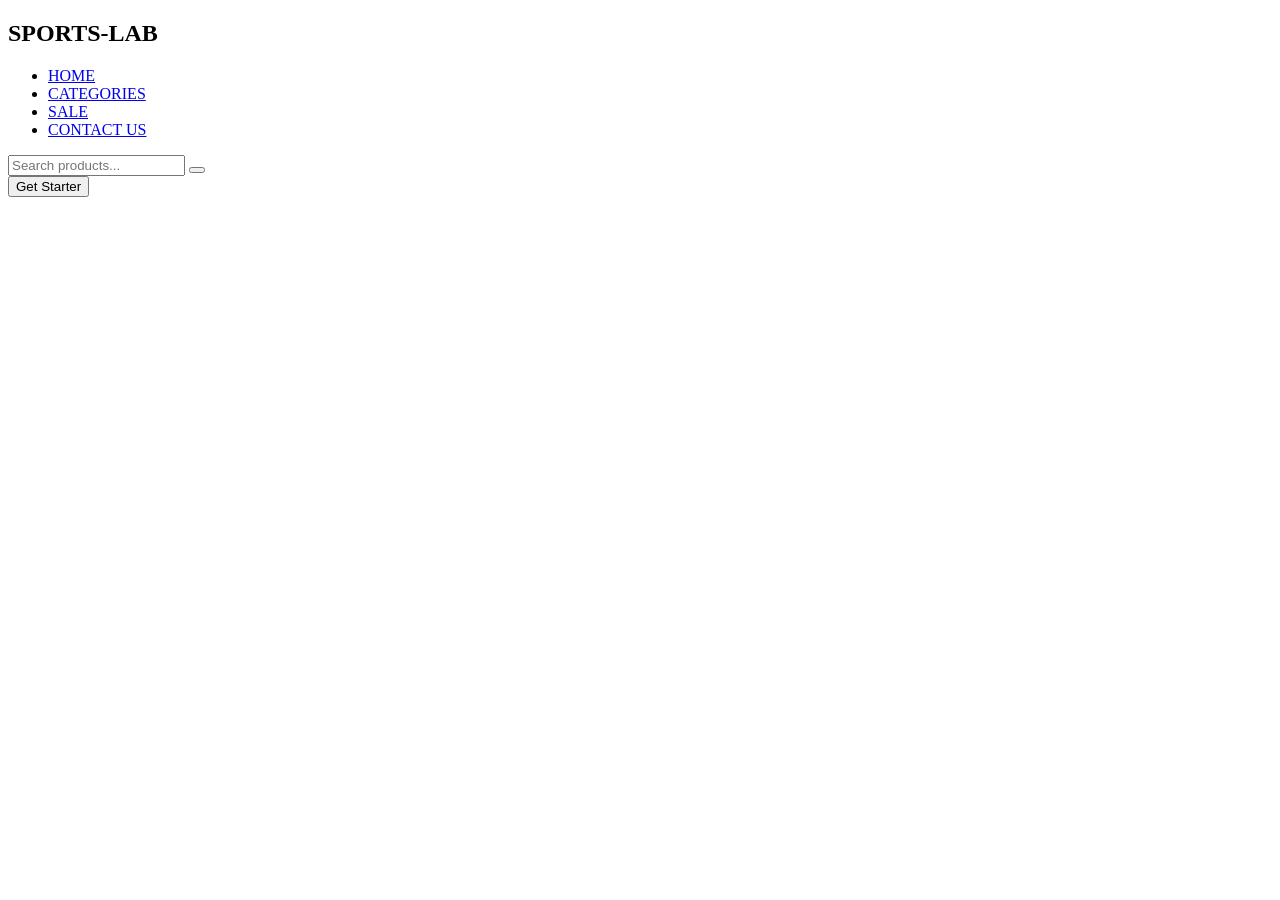
==== frontend/index.html @ fff2a90f "Initial commit" ====
<!DOCTYPE html>
<html lang="en">
<head>
    <meta charset="UTF-8">
    <meta name="viewport" content="width=device-width, initial-scale=1.0">
    <title>SPORTS-LAB</title>
    <link rel="stylesheet" href="style.css">
    <!-- FONT -->
     <link rel="preconnect" href="https://fonts.googleapis.com">
<link rel="preconnect" href="https://fonts.gstatic.com" crossorigin>
<link href="https://fonts.googleapis.com/css2?family=Orbitron&family=Poppins:ital,wght@0,100;0,200;0,300;0,400;0,500;0,600;0,700;0,800;0,900;1,100;1,200;1,300;1,400;1,500;1,600;1,700;1,800;1,900&display=swap" rel="stylesheet">
</head>
<body>
<!-- NAV-BAR -->
 <section class="nav-bar">
    <h2>SPORTS-LAB</h2>
    <ul>
        <li><a href="#home">HOME</a></li>
        <li><a href="#categories">CATEGORIES</a></li>
        <li><a href="#sale">SALE</a></li>
        <li><a href="#contactus">CONTACT US</a></li>
    </ul>
    <div class="input-wrapper">
        <input type="search" name="search" placeholder="Search products..." class="search-field">
        <button class="search-submit" aria-label="search">
        <ion-icon name="search-outline" aria-hidden="true"></ion-icon>
        </button>
    </div>
    <button class="price-btn" onclick="addToCart()">Get Starter</button>
 </section>
</body>
</html>
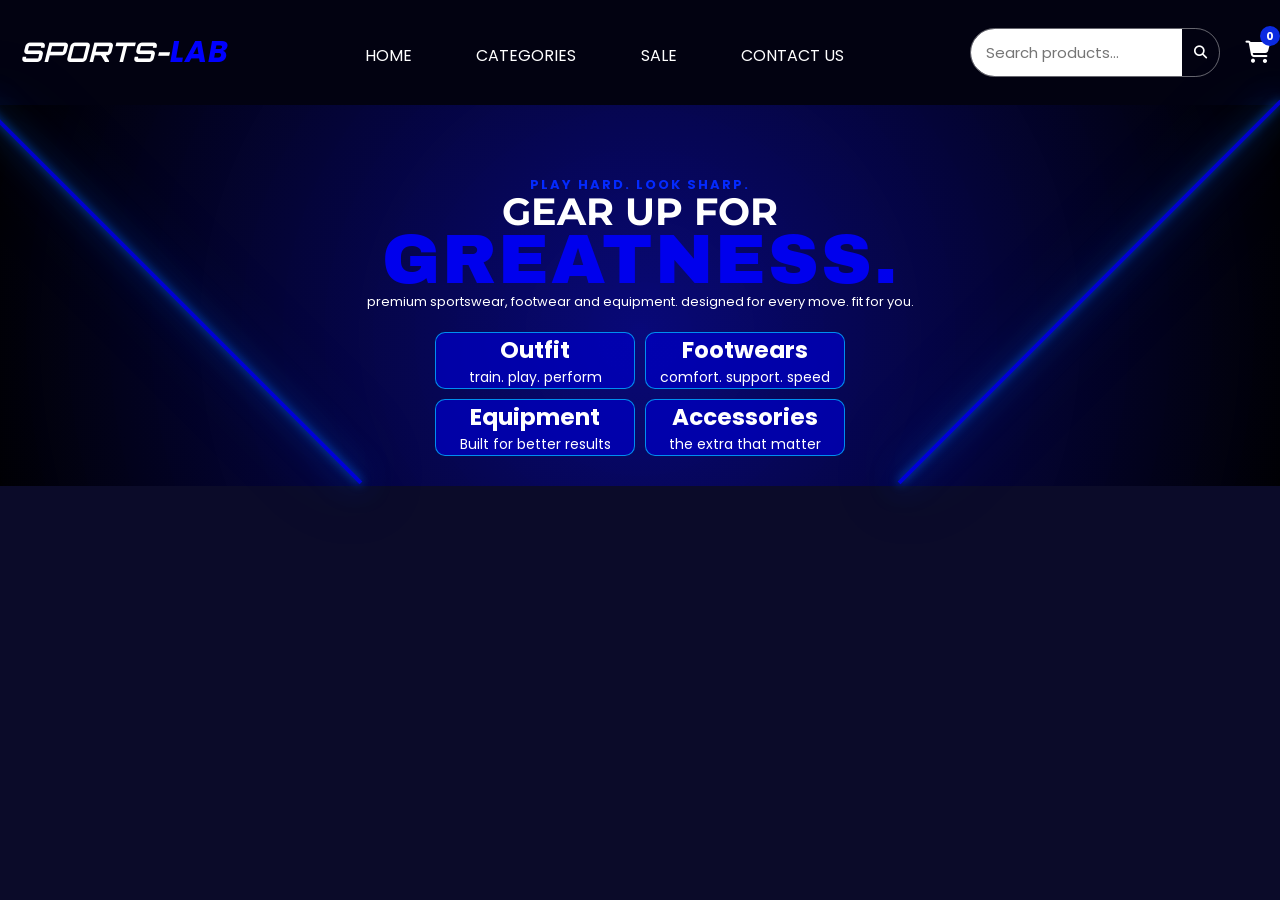
==== commit 7ff9a023: "Updated website" ====
--- a/frontend/index.html
+++ b/frontend/index.html
@@ -5,28 +5,84 @@
     <meta name="viewport" content="width=device-width, initial-scale=1.0">
     <title>SPORTS-LAB</title>
     <link rel="stylesheet" href="style.css">
+    <!-- FONT AWESOME -->
+     <link rel="stylesheet" href="https://cdnjs.cloudflare.com/ajax/libs/font-awesome/6.5.2/css/all.min.css">
     <!-- FONT -->
-     <link rel="preconnect" href="https://fonts.googleapis.com">
+    <link rel="preconnect" href="https://fonts.googleapis.com">
 <link rel="preconnect" href="https://fonts.gstatic.com" crossorigin>
-<link href="https://fonts.googleapis.com/css2?family=Orbitron&family=Poppins:ital,wght@0,100;0,200;0,300;0,400;0,500;0,600;0,700;0,800;0,900;1,100;1,200;1,300;1,400;1,500;1,600;1,700;1,800;1,900&display=swap" rel="stylesheet">
+<link href="https://fonts.googleapis.com/css2?family=Anton&family=Archivo+Black&family=Bebas+Neue&family=Bodoni+Moda:ital,opsz,wght@0,6..96,400..900;1,6..96,400..900&family=League+Spartan:wght@100..900&family=Michroma&family=Montserrat:ital,wght@0,100..900;1,100..900&family=Orbitron:wght@900&family=Poppins:ital,wght@0,100;0,200;0,300;0,400;0,500;0,600;0,700;0,800;0,900;1,100;1,200;1,300;1,400;1,500;1,600;1,700;1,800;1,900&display=swap" rel="stylesheet">
 </head>
 <body>
 <!-- NAV-BAR -->
- <section class="nav-bar">
-    <h2>SPORTS-LAB</h2>
-    <ul>
-        <li><a href="#home">HOME</a></li>
-        <li><a href="#categories">CATEGORIES</a></li>
-        <li><a href="#sale">SALE</a></li>
-        <li><a href="#contactus">CONTACT US</a></li>
-    </ul>
-    <div class="input-wrapper">
-        <input type="search" name="search" placeholder="Search products..." class="search-field">
-        <button class="search-submit" aria-label="search">
-        <ion-icon name="search-outline" aria-hidden="true"></ion-icon>
-        </button>
+ <header class="nav-bar">
+    <h2>SPORTS-<span class="sp">LAB</span> </h2>
+    <nav class="bar" id="bar1">
+        <ul>
+            <li><a href="#home">HOME</a></li>
+            <li><a href="#categories">CATEGORIES</a></li>
+            <li><a href="#sale">SALE</a></li>
+            <li><a href="#contactus">CONTACT US</a></li>
+        </ul>
+    </nav>
+    <div class="side">
+        <div class="input-wrapper">
+            <input 
+                type="search" 
+                placeholder="Search products..." 
+                class="search-field"
+            >
+            <button class="search-submit" aria-label="Search">
+                <i class="fa-solid fa-magnifying-glass"></i>
+            </button>
+        </div>
+        <div class="cart-container">
+            <button id="cartBtn" aria-label="Shopping cart">
+                <i class="fa-solid fa-cart-shopping"></i>
+                <span id="cartcount">0</span>
+            </button>
+        </div>
     </div>
-    <button class="price-btn" onclick="addToCart()">Get Starter</button>
+        <div class="menu-toggle" id="menuToggle">
+            <i class="fa-solid fa-bars"></i>
+        </div>
+    </header>
+    <nav class="bar" id="bar2">
+        <ul>
+            <li><a href="#home">HOME</a></li>
+            <li><a href="#categories">CATEGORIES</a></li>
+            <li><a href="#sale">SALE</a></li>
+            <li><a href="#contactus">CONTACT US</a></li>
+        </ul>
+    </nav>
+<!-- HOME -->
+ <section class="hero-page" id="#home"> 
+    <div class="blue-streak"></div>
+    <div class="blue-streaks"></div>
+    <div class="hero-content">
+        <h4>PLAY HARD. LOOK SHARP.</h4>
+        <h1>GEAR UP FOR <br> <span class="gr"> GREATNESS.</span></h1>
+        <P>premium sportswear, footwear and equipment. designed for every move. fit for you.</P>
+    </div>
+    <div class="hero-card">
+        <div class="cards">
+            <h2>Outfit</h2>
+            <p>train. play. perform</p>
+        </div>
+        <div class="cards">
+            <h2>Footwears</h2>
+            <p>comfort. support. speed</p>
+        </div>
+        <div class="cards">
+            <h2>Equipment</h2>
+            <p>Built for better results</p>
+        </div>
+        <div class="cards">
+            <h2>Accessories</h2>
+            <p>the extra that matter</p>
+        </div>
+    </div>
  </section>
 </body>
+
+<script src="script.js"></script>
 </html>
--- a/frontend/style.css
+++ b/frontend/style.css
@@ -0,0 +1,436 @@
+* {
+    margin: 0;
+    padding: 0;
+    box-sizing: border-box;
+    font-family: "Poppins", serif;
+}
+
+
+body {
+    background: #0b0b29;
+    color: #ffffff;
+    font-family: "Playfair", serif;
+    overflow-x: hidden;
+}
+
+html {
+    scroll-behavior: smooth;
+}
+/* NAV-BAR */
+.nav-bar{
+    background-color:#020211;
+    display: flex;
+    align-items: center;
+    justify-content: space-between;
+    padding: 20px 10px;
+}
+.nav-bar h2{
+    font-family:'orbitron', sans-serif;
+    font-size: 27px;
+    font-weight:700;
+    font-style: italic;
+    letter-spacing: 1px;
+    padding: 10px;
+}
+.nav-bar .sp{
+    color: rgb(0, 0, 255);
+    font-size: 30px;
+}
+.nav-bar #bar1{
+    width: 38%;
+    height: 20px;
+    max-width: 1000px;
+}
+#bar2{
+    display: none;
+}
+.nav-bar #bar1 ul{
+    display: flex;
+    align-items: center;
+    justify-content: space-between;
+    list-style: none;
+    gap: 15px;
+}
+.nav-bar ul li a{
+    text-decoration: none;
+    color: #ffffff;
+    position: relative;
+}
+.nav-bar a::after {
+    content: "";
+    position: absolute;
+    left: 0;
+    bottom: 0;
+    width: 0;
+    height: 2px;
+    background-color: #0b2be1;
+    transition: width 0.9s ease;
+}
+.nav-bar a:hover {
+    color: #0b2be1;
+}
+.nav-bar a:hover::after {
+    width: 100%;
+}
+.side {
+    display: flex;
+    align-items: center;
+    gap: 25px;
+}
+.input-wrapper {
+    display: flex;
+    align-items: center;
+    border: 1px solid #dddddd76;
+    border-radius: 25px;
+    overflow: hidden;
+    width: 250px;
+}
+.search-field {
+    width: 100%;
+    padding: 12px 15px;
+    border: none;
+    font-size: 15px;
+}
+
+.search-submit {
+    width: 45px;
+    height: 45px;
+    border: none;
+    background: none;
+    cursor: pointer;
+    color: #ffffff;
+}
+.cart-container {
+    position: relative;
+}
+.cart-container i{
+    color: #ffffff;
+}
+#cartBtn {
+    border: none;
+    background: none;
+    cursor: pointer;
+    font-size: 22px;
+}
+
+#cartcount {
+    position: absolute;
+    top: -10px;
+    right: -10px;
+    background: #0b2be1;
+    color: white;
+    width: 20px;
+    height: 20px;
+    border-radius: 50%;
+    display: flex;
+    align-items: center;
+    justify-content: center;
+    font-size: 11px;
+    font-weight: bold;
+}
+.menu-toggle{
+    display: none;
+}
+@media (max-width:900px) {
+    .nav-bar h2{
+        font-size: 25px;
+    }
+    .nav-bar .sp{
+        font-size: 28px;
+    }
+    #bar1{
+        font-size: 12px;
+    }
+    .input-wrapper{
+        width: 150px;
+    }
+    .search-field {
+        width: 70%;
+        padding: 10px 10px;
+        border: none;
+        font-size: 10px;
+    }
+    .search-submit {
+    width: 25px;
+    height: 25px;
+    }
+}
+@media (max-width:700px) {
+    .nav-bar h2{
+        font-size: 24px;
+    }
+    .nav-bar .sp{
+        font-size: 27px;
+    }
+   .menu-toggle{
+        display: block;
+        font-size: 25px;
+        padding-left: 20px;
+    }
+    #bar1{
+        display: none;
+    }
+    #bar2{
+        background-color: #031161f5;
+        width: 100%;
+        max-width: 200px;
+        position: fixed;
+        display: inline;
+        height: 100%;
+        margin-left: -200px;
+        transition: all ease-in-out 0.3s;
+    }
+
+    #bar2.active{
+        position: fixed;
+        margin-left: 0px;
+    }
+
+    #bar2 .closen{
+        display: block;
+        width: 100%;
+        font-weight: 800;
+    }
+    #bar2 ul{
+        list-style: none;
+        height: 200px;
+        flex-direction: column;
+        padding: 10px;
+    }
+    #bar2 ul li{
+        margin-left: 20px;
+        margin-bottom: 20px;
+    }
+    #bar2 ul li a{
+        text-decoration: none;
+        color: #ffffff;
+    }
+    .input-wrapper{
+        width: 180px;
+        align-items: center;
+    }
+    .search-field {
+        width: 70%;
+        padding: 7px 10px;
+        border: none;
+        font-size: 10px;
+    }
+    .search-submit {
+        width: 30px;
+        height: 30px;
+    }
+}
+@media (max-width:500px) {
+    .nav-bar h2{
+        font-size: 15px;
+    }
+    .nav-bar .sp{
+        font-size: 20px;
+    }
+    .input-wrapper {
+        width: 30px;
+        border: none;
+        overflow: visible;
+        position: relative;
+    }
+    .search-field {
+        display: none;
+    }
+
+    .search-submit {
+        width: 30px;
+        height: 30px;
+        display: flex;
+        align-items: center;
+        justify-content: center;
+    }
+    .input-wrapper.active {
+        width: 40px;
+        justify-content: center;
+    }
+    .input-wrapper.active .search-field {
+        display: block;
+        position: absolute;
+        top: 30px;
+        right: 0;
+        width: 200px;
+        padding: 5px 5px;
+        font-size: 10px;
+        background: white;
+        border: 1px solid #ddd;
+        border-radius: 20px;
+        justify-content: center;
+    }
+}
+/* HERO-PAGE */
+.hero-page{
+    background: radial-gradient(circle at 50% 60%, rgba(7, 7, 171, 0.614),rgb(0, 0, 0)), transparent 35%;
+    padding: 30px;
+    align-items: center;
+    display: flex;
+    flex-direction: column;
+}
+.blue-streak{
+    position: absolute;
+    width: 540px;
+    height: 4px;
+    background: blue;
+    right: -80px;
+    top: 290px;
+    transform: rotate(-45deg);
+    box-shadow: 0 0 10px #0066ff, 0 0 30px #0066ff, 0 0 70px rgba(0, 102, 255, 0.7);
+    opacity: 0.8;
+    overflow: hidden;
+}
+.blue-streaks{
+    position: absolute;
+    width: 540px;
+    height: 4px;
+    background: blue;
+    left: -100px;
+    top: 290px;
+    transform: rotate(45deg);
+    box-shadow: 0 0 10px #0066ff, 0 0 30px #0066ff, 0 0 70px rgba(0, 102, 255, 0.7);
+    opacity: 0.8;
+    overflow: hidden;
+}
+.hero-content{
+    margin-top: 40px;
+    text-align: center;
+}
+.hero-content h4{
+    letter-spacing: 2px;
+    color: #042aff;
+    font-size: 13px;
+}
+.hero-content h1{
+    line-height: 0.90;
+    font-size: 38px;
+    font-family: 'montserrat';
+}
+.gr{
+    font-family: 'archivo black';
+    font-weight: 200;
+    letter-spacing: 2px;
+    color: #0000ed;
+    font-size: 70px;
+    text-align: center;
+}
+.hero-content p{
+    font-size: 13px;
+    text-align: center;
+}
+.hero-card{
+    display: flex;
+    flex-wrap: wrap;
+    width: 100%;
+    max-width: 500px;
+    margin-top: 20px;
+    gap: 10px;
+    justify-content: center;
+}
+.cards{
+    background-color: #0101c1c1;
+    text-align: center;
+    width: 200px;
+    border-radius: 10px;
+    border: 1px solid #00aeffd0;
+    transition: all 0.3s ease-in-out;
+}
+.cards h2{
+    font-size: 23px;
+}
+.cards p{
+    font-size: 14px;
+}
+.cards:hover{
+    background:linear-gradient( to bottom right, black, rgba(9, 9, 216, 0.626), rgba(34, 9, 9, 0.466));
+    border: 1px solid #1606f9;
+    margin-top: -5px;
+}
+@media (max-width:1100px) {
+    .blue-streak{
+    width: 440px;
+    height: 4px;
+    right: -100px;
+    top: 290px;
+    transform: rotate(-60deg);
+}
+.blue-streaks{
+    width: 440px;
+    height: 4px;
+    background: blue;
+    left: -100px;
+    top: 290px;
+    transform: rotate(60deg);
+}
+}
+@media (max-width:900px) {
+    .blue-streak{
+    width: 400px;
+    height: 4px;
+    right: -130px;
+    top: 300px;
+    transform: rotate(-70deg);
+}
+.blue-streaks{
+    width: 400px;
+    height: 4px;
+    background: blue;
+    left: -130px;
+    top: 300px;
+    transform: rotate(70deg);
+}
+}
+@media (max-width:700px) {
+    .blue-streak, .blue-streaks{
+        display: none;
+    }
+    .hero-content h4{
+        font-size: 13px;
+    }
+    .hero-content h1{
+        font-size: 40px;
+    }
+    .gr{
+        font-size: 60px;
+    }
+    .hero-content p{
+        font-size: 14px;
+        line-height: 1.2;
+    }
+    .hero-card{
+        width: 100%;
+        max-width: 400px;
+    }
+    .cards{
+        width: 150px;
+    }
+    .cards h2{
+        font-size: 14px;
+    }
+    .cards p{
+        font-size: 7px;
+    }
+}
+@media (max-width:500px) {
+    .hero-content h4{
+        font-size: 8px;
+    }
+    .hero-content h1{
+        font-size: 20px;
+    }
+    .gr{
+        font-size: 30px;
+    }
+    .hero-content p{
+        font-size: 10px;
+    }
+    .hero-card{
+        width: 100%;
+        max-width: 300px;
+    }
+    .cards{
+        width: 100px;
+    }
+}
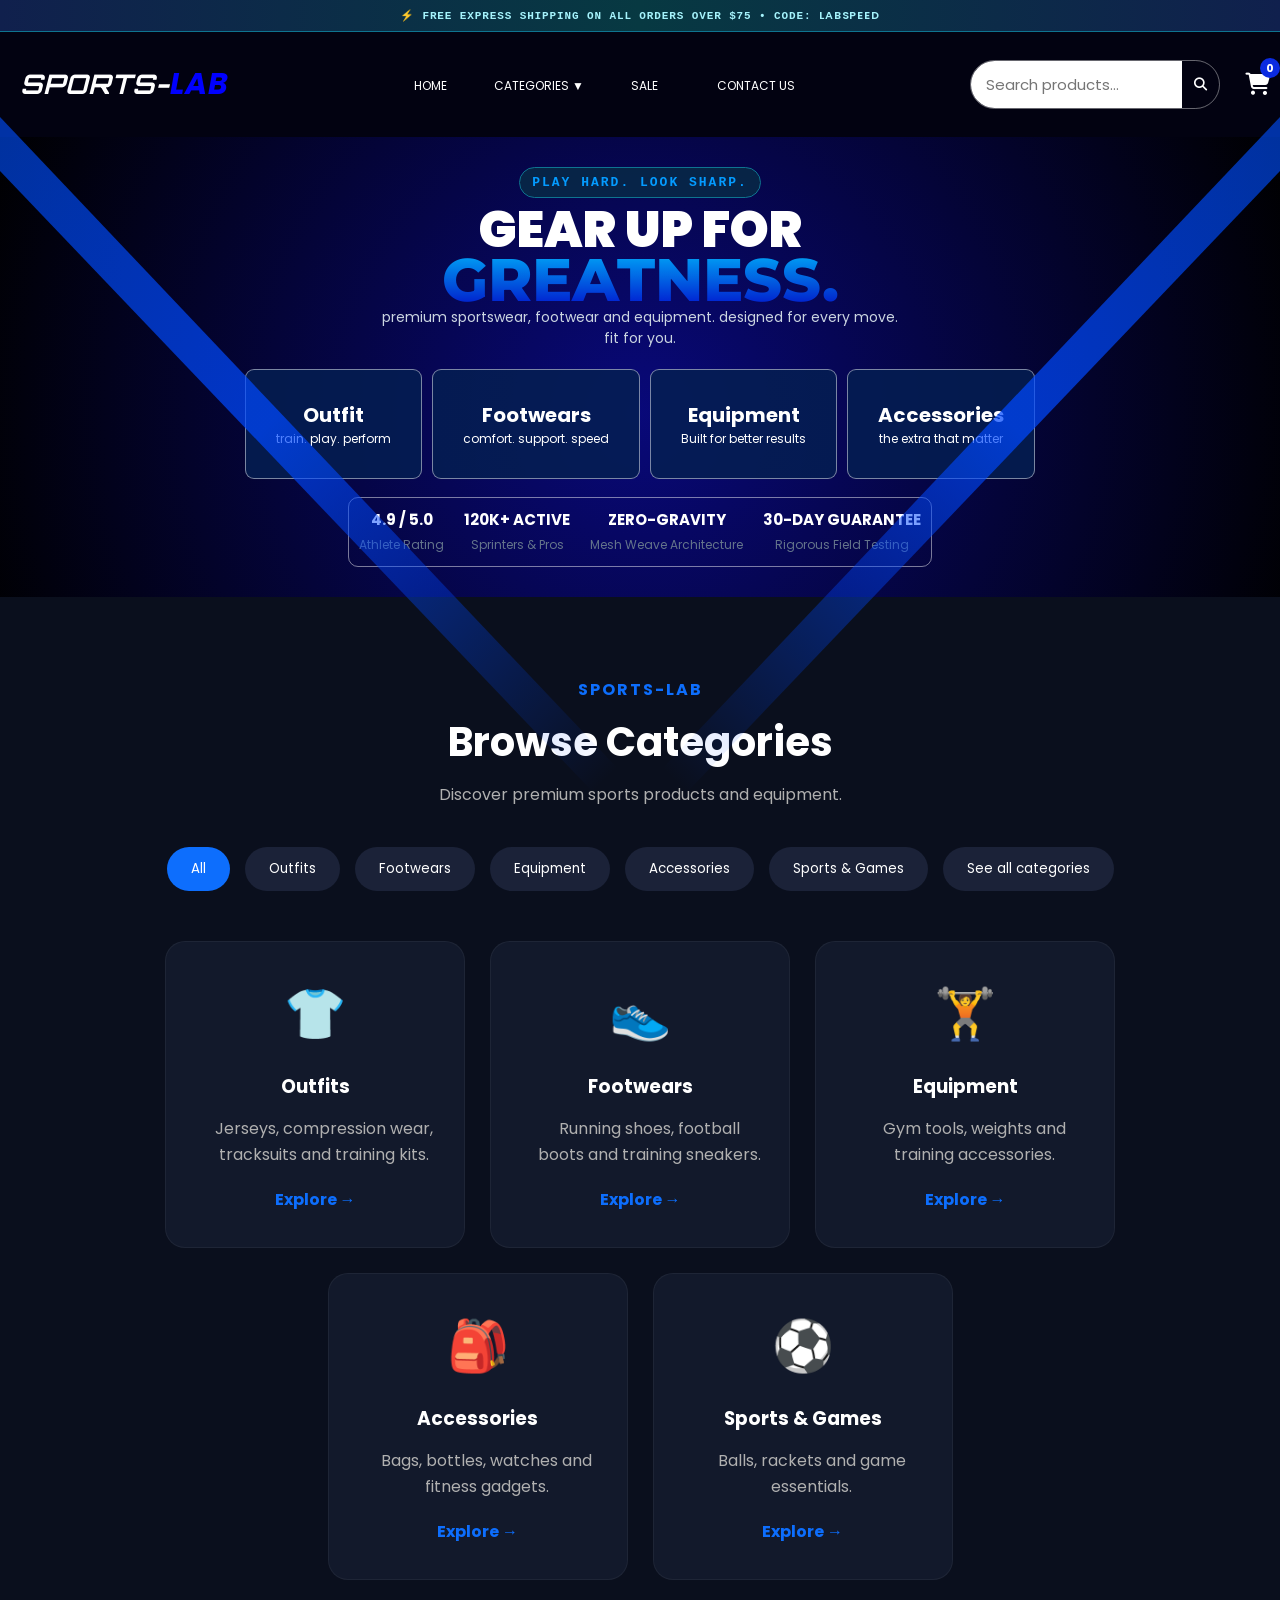
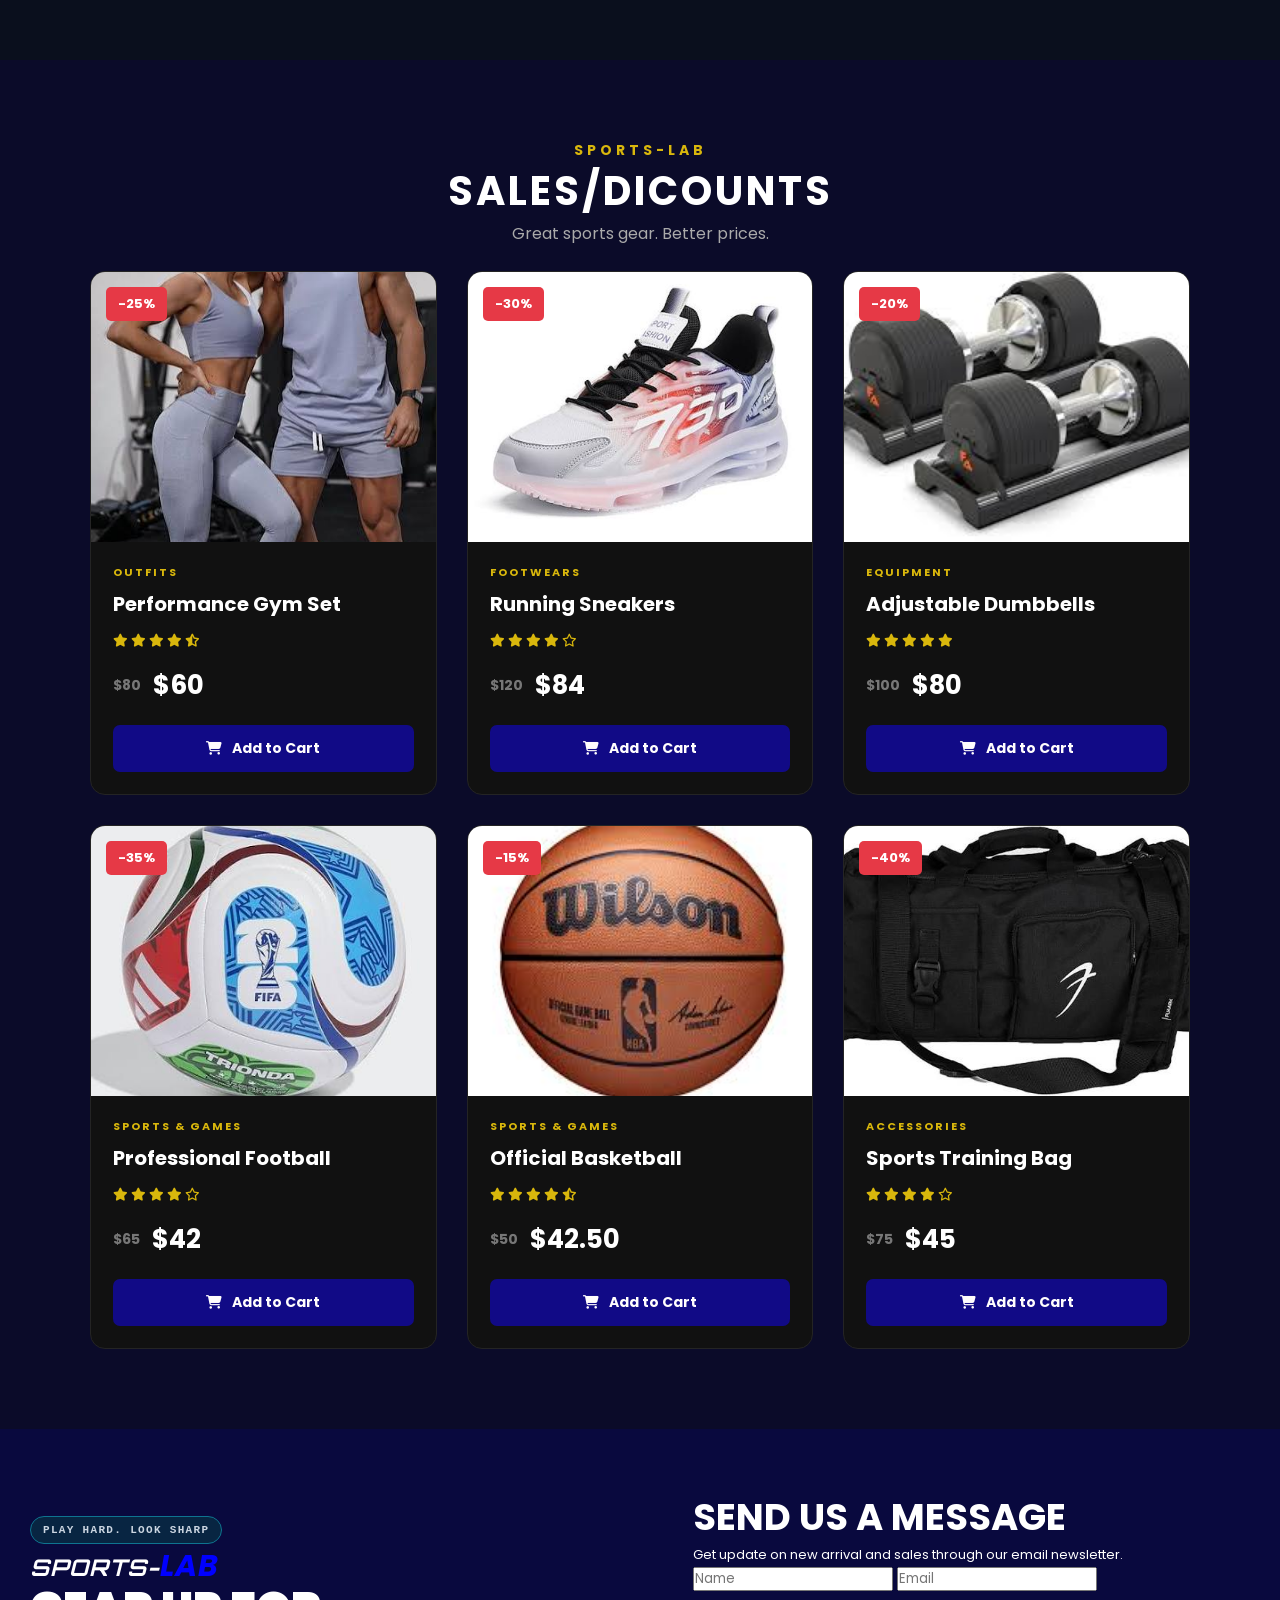
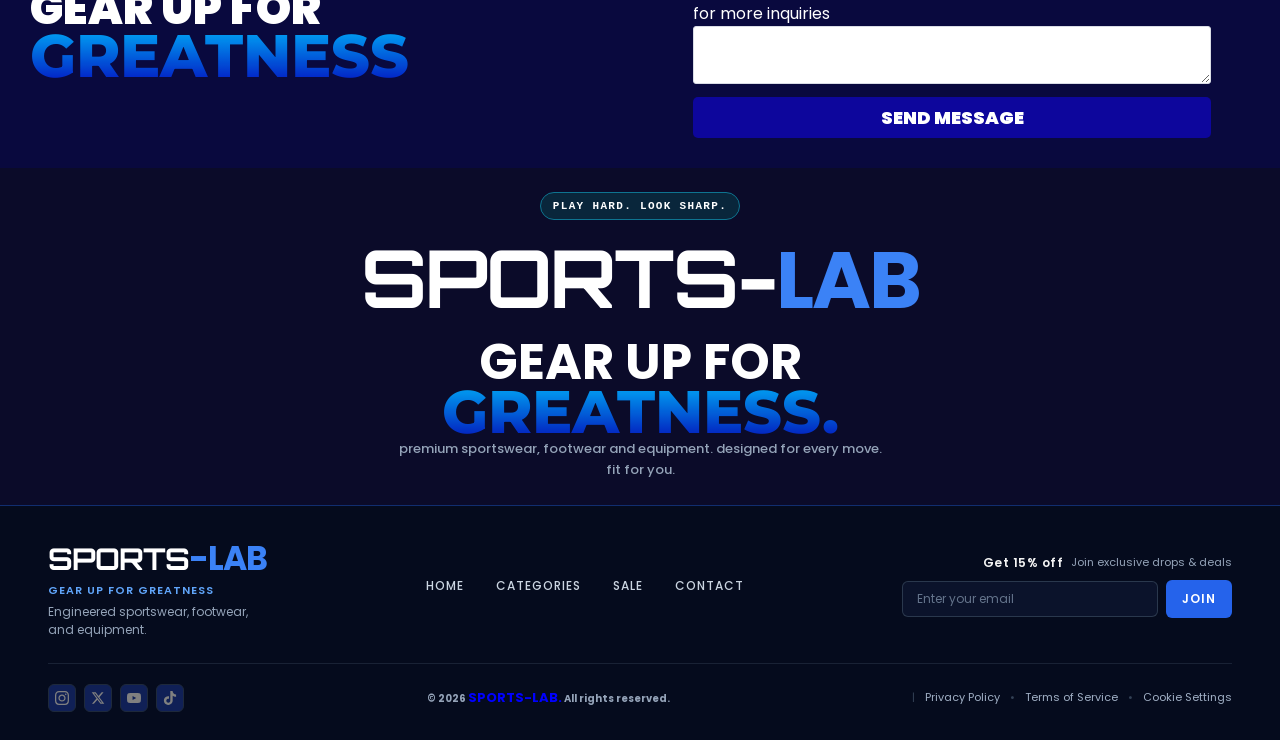
==== commit baa96a13: "Update Sports-Lab categories page" ====
--- a/frontend/index.html
+++ b/frontend/index.html
@@ -7,21 +7,73 @@
     <link rel="stylesheet" href="style.css">
     <!-- FONT AWESOME -->
      <link rel="stylesheet" href="https://cdnjs.cloudflare.com/ajax/libs/font-awesome/6.5.2/css/all.min.css">
-    <!-- FONT -->
+    <link rel="preconnect" href="https://fonts.googleapis.com"> <link rel="preconnect" href="https://fonts.gstatic.com" crossorigin> 
+    <link href="https://fonts.googleapis.com/css2?family=Chivo:ital,wght@0,300;0,400;0,700;0,900;1,900&family=Montserrat:wght@400;500;600;700;800&display=swap" rel="stylesheet">
+     <!-- FONT -->
     <link rel="preconnect" href="https://fonts.googleapis.com">
 <link rel="preconnect" href="https://fonts.gstatic.com" crossorigin>
 <link href="https://fonts.googleapis.com/css2?family=Anton&family=Archivo+Black&family=Bebas+Neue&family=Bodoni+Moda:ital,opsz,wght@0,6..96,400..900;1,6..96,400..900&family=League+Spartan:wght@100..900&family=Michroma&family=Montserrat:ital,wght@0,100..900;1,100..900&family=Orbitron:wght@900&family=Poppins:ital,wght@0,100;0,200;0,300;0,400;0,500;0,600;0,700;0,800;0,900;1,100;1,200;1,300;1,400;1,500;1,600;1,700;1,800;1,900&display=swap" rel="stylesheet">
 </head>
 <body>
+    <div class="announcement">
+        ⚡ FREE EXPRESS SHIPPING ON ALL ORDERS OVER $75 • CODE: <span class="font-mono font-bold text-white tracking-widest bg-cyan-950/80 px-2 py-0.5 rounded border border-cyan-500/40">LABSPEED</span>
+    </div>
 <!-- NAV-BAR -->
  <header class="nav-bar">
     <h2>SPORTS-<span class="sp">LAB</span> </h2>
-    <nav class="bar" id="bar1">
+        <nav class="bar" id="bar1">
         <ul>
-            <li><a href="#home">HOME</a></li>
-            <li><a href="#categories">CATEGORIES</a></li>
-            <li><a href="#sale">SALE</a></li>
-            <li><a href="#contactus">CONTACT US</a></li>
+            <li class="nav-link"><a href="#home">HOME</a> </li>
+            <li class="category-dropdown">
+                <a href="#categories">
+                    CATEGORIES <span class="arrow">▼</span>
+                </a>
+                <div class="mega-menu">
+                    <div class="mega-menu-content">
+                    <div class="mega-column">
+                        <h3>OUTFIT</h3>
+                        <a href="#outfit">yoga wear</a>
+                        <a href="#outfit">gym wear</a>
+                        <a href="#outfit">jerseys</a>
+                        <a href="#outfit">compression hose</a>
+                        <a href="#" class="meg">Explore Outfit →</a>
+                    </div>
+                    <div class="mega-column">
+                        <h3>FOOTWEAR</h3>
+                        <a href="#footwear">Vortex-X Track Racers</a>
+                        <a href="#footwear">football boots</a>
+                        <a href="#footwear">sneakers</a>
+                        <a href="#footwear">Carbon Propulsion Inserts</a>
+                       <a href="#" class="meg">Explore Footwear→</a>
+                    </div>
+                    <div class="mega-column">
+                        <h3>EQUIPMENT</h3>
+                        <a href="#equipment">Smart Weights & Load Cells</a>
+                        <a href="#equipment">Kinetic Resistance Rigs</a>
+                        <a href="#equipment">Biometric Straps</a>
+                        <a href="#equipment">HydroFlow Smart Bottles</a>
+                        <a href="#" class="meg">Explore Equipment→</a>
+                    </div>
+                    <div class="mega-column">
+                        <h3>ACCESSORIES</h3>
+                        <a href="#accessories">Training Gloves</a>
+                        <a href="#accessories">Performance Bags</a>
+                        <a href="#accessories">Sports Watches</a>
+                        <a href="#accessories">Recovery Gear</a>
+                        <a href="#" class="meg">Explore Accessories→</a>
+                    </div>
+                     <div class="mega-column">
+                        <h3>SPORT/GAMES</h3>
+                        <a href="#accessories">Snooker board</a>
+                        <a href="#accessories">Table tennis</a>
+                        <a href="#accessories">Football</a>
+                        <a href="#accessories">Volleyball</a>
+                        <a href="#" class="meg">Explore sports/games →</a>>
+                    </div>
+                </div>
+            </li>
+            <li class="nav-link"><a href="#sale">SALE</a></li>
+            <li class="nav-link"><a href="#contactus">CONTACT US</a></li>
         </ul>
     </nav>
     <div class="side">
@@ -42,46 +94,416 @@
             </button>
         </div>
     </div>
-        <div class="menu-toggle" id="menuToggle">
+    <div class="menu-toggle" id="menuToggle">
             <i class="fa-solid fa-bars"></i>
-        </div>
-    </header>
+    </div>
+</header>
     <nav class="bar" id="bar2">
         <ul>
-            <li><a href="#home">HOME</a></li>
-            <li><a href="#categories">CATEGORIES</a></li>
+            <li><a href="#home">HOME</a> </li>
+            <li class="category-dropdown">
+                <a href="#categories">
+                    CATEGORIES <span class="arrow">▼</span>
+                </a>
+                <ul class="dropdown">
+                    <li><a href="#outfits">Outfits</a></li>
+                    <li><a href="#footwears">Footwears</a></li>
+                    <li><a href="#equipment">Equipment</a></li>
+                    <li><a href="#accessories">Accessories</a></li>
+                    <li><a href="#sports-games">Sports/Games</a></li>
+                </ul>
+            </li>
             <li><a href="#sale">SALE</a></li>
             <li><a href="#contactus">CONTACT US</a></li>
-        </ul>
+    </ul>
     </nav>
 <!-- HOME -->
  <section class="hero-page" id="#home"> 
-    <div class="blue-streak"></div>
-    <div class="blue-streaks"></div>
+    <!-- <div class="blue-streak"></div>
+    <div class="blue-streaks"></div> -->
+    <div class="neon-beam-left"></div><div class="neon-beam-right"></div>
     <div class="hero-content">
-        <h4>PLAY HARD. LOOK SHARP.</h4>
+        <h4 class="eyebrow">PLAY HARD. LOOK SHARP.</h4>
         <h1>GEAR UP FOR <br> <span class="gr"> GREATNESS.</span></h1>
-        <P>premium sportswear, footwear and equipment. designed for every move. fit for you.</P>
-    </div>
-    <div class="hero-card">
+        <P>premium sportswear, footwear and equipment. designed for every move. <br> fit for you.</P>
+    </div>
+    <div class="hero-grid">
         <div class="cards">
+            <i data-lucide="shirt"></i>
             <h2>Outfit</h2>
             <p>train. play. perform</p>
         </div>
         <div class="cards">
+            <i data-lucide="footprints"></i>
             <h2>Footwears</h2>
             <p>comfort. support. speed</p>
         </div>
         <div class="cards">
+            <i data-lucide="dumbbell"></i>
             <h2>Equipment</h2>
             <p>Built for better results</p>
         </div>
         <div class="cards">
+            <i data-lucide="activity"></i>
             <h2>Accessories</h2>
             <p>the extra that matter</p>
         </div>
     </div>
+	<div class="trust-grid">
+        <div>
+            <b>4.9 / 5.0</b>
+            <small>Athlete Rating</small>
+        </div>
+        <div>
+            <b>120K+ ACTIVE</b>
+            <small>Sprinters & Pros</small>
+        </div>
+        <div>
+            <b>ZERO-GRAVITY</b>
+            <small>Mesh Weave Architecture</small>
+        </div>
+        <div>
+            <b>30-DAY GUARANTEE</b>
+            <small>Rigorous Field Testing</small>
+        </div>
+    </div>
  </section>
+
+<section class="categories-section" id="categories">
+    <div class="section-header">
+        <h4>SPORTS-LAB</h4>
+        <h2>Browse Categories</h2>
+        <p>Discover premium sports products and equipment.</p>
+    </div>
+    <div class="filter-buttons">
+        <button class="filter-btn active" data-filter="all">All</button>
+        <button class="filter-btn" data-filter="outfits">Outfits</button>
+        <button class="filter-btn" data-filter="footwears">Footwears</button>
+        <button class="filter-btn" data-filter="equipment">Equipment</button>
+        <button class="filter-btn" data-filter="accessories">Accessories</button>
+        <button class="filter-btn" data-filter="games">Sports & Games</button>
+        <a href="category.html"><button class="filter-btn" data-filter="games">See all categories</button></a>
+    </div>
+    <div class="category-grid">
+        <div class="category-card" data-category="outfits">
+            <div class="card-icon">👕</div>
+            <h3>Outfits</h3>
+            <p>Jerseys, compression wear, tracksuits and training kits.</p>
+            <a href="#">Explore →</a>
+        </div>
+        <div class="category-card" data-category="footwears">
+            <div class="card-icon">👟</div>
+            <h3>Footwears</h3>
+            <p>Running shoes, football boots and training sneakers.</p>
+            <a href="#">Explore →</a>
+        </div>
+        <div class="category-card" data-category="equipment">
+            <div class="card-icon">🏋️</div>
+            <h3>Equipment</h3>
+            <p>Gym tools, weights and training accessories.</p>
+            <a href="#">Explore →</a>
+        </div>
+        <div class="category-card" data-category="accessories">
+            <div class="card-icon">🎒</div>
+            <h3>Accessories</h3>
+            <p>Bags, bottles, watches and fitness gadgets.</p>
+            <a href="#">Explore →</a>
+        </div>
+        <div class="category-card" data-category="games">
+            <div class="card-icon">⚽</div>
+            <h3>Sports & Games</h3>
+            <p>Balls, rackets and game essentials.</p>
+            <a href="#">Explore →</a>
+        </div>
+    </div>
+</section>
+<!-- SALE SECTION -->
+<section class="sales-section" id="sale">
+    <div class="sales-heading">
+        <p>SPORTS-LAB</p>
+        <h1>SALES/DICOUNTS</h1>
+        <span>Great sports gear. Better prices.</span>
+    </div>
+    <div class="sale-products">
+        <div class="sale-card">
+            <div class="discount">
+                -25%
+            </div>
+            <div class="product-image">
+                <img src="images/gym set.img"alt="Gym outfit">
+            </div>
+            <div class="product-info">
+                <h3>OUTFITS</h3>
+                <h2>Performance Gym Set</h2>
+                <div class="rating">
+                    <i class="fa-solid fa-star"></i>
+                    <i class="fa-solid fa-star"></i>
+                    <i class="fa-solid fa-star"></i>
+                    <i class="fa-solid fa-star"></i>
+                    <i class="fa-solid fa-star-half-stroke"></i>
+                </div>
+                <div class="price">
+                    <h5>$80</h5>
+                    <h1>$60</h1>
+                </div>
+                <button>
+                    <i class="fa-solid fa-cart-shopping"></i>
+                    Add to Cart
+                </button>
+            </div>
+        </div>
+        <!-- PRODUCT 2 -->
+        <div class="sale-card">
+            <div class="discount">
+                -30%
+            </div>
+            <div class="product-image">
+               <img src="images/smeak.img"  alt="Sports shoes">
+            </div>
+            <div class="product-info">
+                <h3>FOOTWEARS</h3>
+                <h2>Running Sneakers</h2>
+                <div class="rating">
+                    <i class="fa-solid fa-star"></i>
+                    <i class="fa-solid fa-star"></i>
+                    <i class="fa-solid fa-star"></i>
+                    <i class="fa-solid fa-star"></i>
+                    <i class="fa-regular fa-star"></i>
+                </div>
+                <div class="price">
+                    <h5>$120</h5>
+                    <h1>$84</h1>
+                </div>
+                <button>
+                    <i class="fa-solid fa-cart-shopping"></i>
+                    Add to Cart
+                </button>
+            </div>
+        </div>
+        <!-- PRODUCT 3 -->
+        <div class="sale-card">
+            <div class="discount">
+                -20%
+            </div>
+            <div class="product-image">
+               <img src="images/dumbells.img" alt="Dumbbells">
+            </div>
+            <div class="product-info">
+                <h3>EQUIPMENT</h3>
+                <h2>Adjustable Dumbbells</h2>
+                <div class="rating">
+                    <i class="fa-solid fa-star"></i>
+                    <i class="fa-solid fa-star"></i>
+                    <i class="fa-solid fa-star"></i>
+                    <i class="fa-solid fa-star"></i>
+                    <i class="fa-solid fa-star"></i>
+                </div>
+                <div class="price">
+                    <h5>$100</h5>
+                    <h1>$80</h1>
+                </div>
+                <button>
+                    <i class="fa-solid fa-cart-shopping"></i>
+                    Add to Cart
+                </button>
+            </div>
+        </div>
+        <!-- PRODUCT 4 -->
+        <div class="sale-card">
+            <div class="discount">
+                -35%
+            </div>
+            <div class="product-image"> 
+                <img src="images/football.img" alt="Football">
+            </div>
+            <div class="product-info">
+                <h3>SPORTS & GAMES</h3>
+                <h2>Professional Football</h2>
+                <div class="rating">
+                    <i class="fa-solid fa-star"></i>
+                    <i class="fa-solid fa-star"></i>
+                    <i class="fa-solid fa-star"></i>
+                    <i class="fa-solid fa-star"></i>
+                    <i class="fa-regular fa-star"></i>
+                </div>
+                <div class="price">
+                    <h5>$65</h5>
+                    <h1>$42</h1>
+                </div>
+                <button>
+                    <i class="fa-solid fa-cart-shopping"></i>
+                    Add to Cart
+                </button>
+            </div>
+        </div>
+        <!-- PRODUCT 5 -->
+        <div class="sale-card">
+            <div class="discount">
+                -15%
+            </div>
+            <div class="product-image">
+                <img src="images/basketball.img" alt="basketball">
+            </div>
+            <div class="product-info">
+                <h3>SPORTS & GAMES</h3>
+                <h2>Official Basketball</h2>
+                <div class="rating">
+                    <i class="fa-solid fa-star"></i>
+                    <i class="fa-solid fa-star"></i>
+                    <i class="fa-solid fa-star"></i>
+                    <i class="fa-solid fa-star"></i>
+                    <i class="fa-solid fa-star-half-stroke"></i>
+                </div>
+                <div class="price">
+                    <h5>$50</h5>
+                    <h1>$42.50</h1>
+                </div>
+                <button>
+                    <i class="fa-solid fa-cart-shopping"></i>
+                    Add to Cart
+                </button>
+            </div>
+        </div>
+        <!-- PRODUCT 6 -->
+        <div class="sale-card">
+            <div class="discount">
+                -40%
+            </div>
+            <div class="product-image">
+                <img src="images/training bag.img" alt="Sports accessories">
+            </div>
+            <div class="product-info">
+                <h3>ACCESSORIES</h3>
+                <h2>Sports Training Bag</h2>
+                <div class="rating">
+                    <i class="fa-solid fa-star"></i>
+                    <i class="fa-solid fa-star"></i>
+                    <i class="fa-solid fa-star"></i>
+                    <i class="fa-solid fa-star"></i>
+                    <i class="fa-regular fa-star"></i>
+                </div>
+                <div class="price">
+                    <h5>$75</h5>
+                    <h1>$45</h1>
+                </div>
+                <button>
+                    <i class="fa-solid fa-cart-shopping"></i>
+                    Add to Cart
+                </button>
+            </div>
+        </div>
+    </div>
+</section>
+<section class="contact" id="contactus">
+    <div class="right">
+        <p>PLAY HARD. LOOK SHARP</p>
+        <h2>SPORTS-<span class="sp">LAB</span></h2>
+        <h1>GEAR UP FOR <span class="gr">GREATNESS</span></h1>
+    </div>
+    <div class="left">
+        <h2>SEND US A MESSAGE</h2>
+        <p>Get update on new arrival and sales through our email newsletter.</p>
+        <div>
+            <input type="text" placeholder="Name">
+            <input type="text" placeholder="Email">
+        </div>
+        <label>for more inquiries</label>
+        <textarea></textarea>
+        <button>SEND MESSAGE</button>
+    </div>
+</section>
+<section class="page-content">
+    <h4 class="eyebrows">PLAY HARD. LOOK SHARP.</h4>
+        <h2 class="main-logo">
+            SPORTS-<span>LAB</span>
+        </h2>
+        <h1>GEAR UP FOR <br> <span class="gr"> GREATNESS.</span></h1>
+        <p class="intro-text">
+            premium sportswear, footwear and equipment. designed for every move. <br> fit for you.
+        </p>
+</section>
+<footer class="site-footer">
+        <div class="footer-container">
+            <div class="footer-top">
+                <div class="brand-section">
+                    <h2 class="footer-logo">SPORTS<span>-LAB</span></h2>
+                    <p class="p">
+                        Gear Up For Greatness
+                    </p>
+                    <p class="pp">
+                        Engineered sportswear, footwear, and equipment.
+                    </p>
+                </div>
+                <nav class="footer-nav" aria-label="Footer Navigation">
+                    <a href="#">Home</a>
+                    <a href="#">Categories</a>
+                    <a href="#">Sale</a>
+                    <a href="#">Contact</a>
+                </nav>
+                <div class="newsletter-section">
+                    <div class="newsletter-heading">
+                        <p class="discounts"> Get 15% off</p>
+                        <p class="ps">
+                            Join exclusive drops &amp; deals
+                        </p>
+                    </div>
+                    <form
+                        id="newsletterForm"
+                        class="newsletter-form">
+                        <input
+                            type="email"
+                            id="email"
+                            placeholder="Enter your email"
+                            aria-label="Email Address"
+                            required>
+                        <button type="submit">
+                            Join
+                        </button>
+                    </form>
+                </div>
+
+            </div>
+            <div class="footer-bottom">
+                <div class="social-links">
+                    <a href="#"class="social-btn"aria-label="Instagram">
+                        <svg viewBox="0 0 24 24" aria-hidden="true">
+                            <path d="M12 2.163c3.204 0 3.584.012 4.85.07 3.252.148 4.771 1.691 4.919 4.919.058 1.265.069 1.645.069 4.849 0 3.205-.012 3.584-.069 4.849-.149 3.225-1.664 4.771-4.919 4.919-1.266.058-1.644.07-4.85.07-3.204 0-3.584-.012-4.849-.07-3.26-.149-4.771-1.699-4.919-4.92-.058-1.265-.07-1.644-.07-4.849 0-3.204.013-3.583.07-4.849.149-3.227 1.664-4.771 4.919-4.919 1.266-.057 1.645-.069 4.849-.069zm0-2.163c-3.259 0-3.667.014-4.947.072-4.358.2-6.78 2.618-6.98 6.98-.059 1.281-.073 1.689-.073 4.948 0 3.259.014 3.668.072 4.948.2 4.358 2.618 6.78 6.98 6.98 1.281.058 1.689.072 4.948.072 3.259 0 3.668-.014 4.948-.072 4.354-.2 6.782-2.618 6.979-6.98.059-1.28.073-1.689.073-4.948 0-3.259-.014-3.667-.072-4.947-.196-4.354-2.617-6.78-6.979-6.98-1.281-.059-1.69-.073-4.949-.073zm0 5.838c-3.403 0-6.162 2.759-6.162 6.162s2.759 6.163 6.162 6.163 6.162-2.759 6.162-6.163c0-3.403-2.759-6.162-6.162-6.162zm0 10.162c-2.209 0-4-1.79-4-4 0-2.209 1.791-4 4-4s4 1.791 4 4c0 2.21-1.791 4-4 4zm6.406-11.845c-.796 0-1.441.645-1.441 1.44s.645 1.44 1.441 1.44c.795 0 1.439-.645 1.439-1.44s-.644-1.44-1.439-1.44z"/>
+                        </svg>
+                    </a>
+                    <a href="#" class="social-btn"aria-label="X">
+                        <svg viewBox="0 0 24 24"aria-hidden="true">
+                            <path d="M18.244 2.25h3.308l-7.227 8.26 8.502 11.24H16.17l-5.214-6.817L4.99 21.75H1.68l7.73-8.835L1.254 2.25H8.08l4.713 6.231zm-1.161 17.52h1.833L7.084 4.126H5.117z"/>
+                        </svg>
+                    </a>
+                    <a href="#"class="social-btn"aria-label="YouTube">
+                        <svg viewBox="0 0 24 24" aria-hidden="true">
+                            <path d="M23.498 6.186a3.016 3.016 0 0 0-2.122-2.136C19.505 3.545 12 3.545 12 3.545s-7.505 0-9.377.505A3.017 3.017 0 0 0 .502 6.186C0 8.07 0 12 0 12s0 3.93.502 5.814a3.016 3.016 0 0 0 2.122 2.136c1.871.505 9.376.505 9.376.505s7.505 0 9.377-.505a3.015 3.015 0 0 0 2.122-2.136C24 15.93 24 12 24 12s0-3.93-.502-5.814zM9.545 15.568V8.432L15.818 12l-6.273 3.568z"/>
+                        </svg>
+                    </a>
+                    <a href="#" class="social-btn" aria-label="TikTok">
+                        <svg viewBox="0 0 24 24" aria-hidden="true">
+                            <path d="M12.525.02c1.31-.02 2.61-.01 3.91-.02.08 1.53.63 3.09 1.75 4.17 1.12 1.11 2.7 1.62 4.24 1.79v4.03c-1.44-.05-2.89-.35-4.2-.97-.57-.26-1.1-.59-1.62-1.01-.01 2.92.01 5.84-.02 8.75-.08 1.4-.54 2.79-1.35 3.94-1.31 1.92-3.58 3.17-5.91 3.21-1.43.08-2.86-.31-4.08-1.03-2.02-1.19-3.44-3.37-3.65-5.71-.02-.5-.03-1-.01-1.49.18-1.9 1.12-3.72 2.58-4.96 1.66-1.44 3.98-2.13 6.15-1.72.02 1.48-.04 2.96-.04 4.44-.99-.32-2.15-.23-3.02.37-.63.41-1.11 1.04-1.36 1.75-.21.51-.24 1.07-.14 1.61.24 1.64 1.82 3.02 3.5 2.87 1.12-.01 2.19-.66 2.77-1.61.19-.33.4-.67.41-1.06.1-1.79.06-3.57.07-5.36.01-4.03-.01-8.05.02-12.07z"/>
+                        </svg>
+                    </a>
+                </div>
+                <span class="copy">
+                   <h5> © 2026 <span>
+                    SPORTS-LAB.</span>
+                    All rights reserved.</h5>
+                </span>
+                <div class="cds">
+                    <span class="separator">|</span>
+                    <a href="#">Privacy Policy</a>
+                    <span class="separator">•</span>
+                    <a href="#">Terms of Service</a>
+                    <span class="separator">•</span>
+                    <a href="#">Cookie Settings</a>
+                </div>
+            </div>
+        </div>
+    </footer>
+</body>
+</html>
 </body>
 
 <script src="script.js"></script>
--- a/frontend/style.css
+++ b/frontend/style.css
@@ -15,6 +15,19 @@
 
 html {
     scroll-behavior: smooth;
+}
+.announcement{
+    padding:7px 16px;
+    text-align:center;
+    background:linear-gradient(90deg,#10204d,#073942,#10204d);
+    border-bottom:1px solid #0e7490;color:#a5f3fc;
+    font:600 11px 'Courier New',monospace;
+    letter-spacing:.08em
+}
+.announcement strong{
+    color:#fff;
+    border:1px solid #155e75;
+    padding:3px 8px
 }
 /* NAV-BAR */
 .nav-bar{
@@ -32,26 +45,36 @@
     letter-spacing: 1px;
     padding: 10px;
 }
-.nav-bar .sp{
+.sp{
     color: rgb(0, 0, 255);
     font-size: 30px;
 }
-.nav-bar #bar1{
-    width: 38%;
-    height: 20px;
-    max-width: 1000px;
+.nav-link{              
+    padding:9px 12px;
+    color:#cbd5e1;
+    background:none;
+    border:0;
+    cursor:pointer
+}
+.nav-link:hover,.nav-link.active{
+    color:var(--cyan-light)
+}
+.nav-link svg{
+    width:15px;
+    height:15px
 }
 #bar2{
     display: none;
 }
-.nav-bar #bar1 ul{
+.nav-bar #bar1 > ul{
     display: flex;
     align-items: center;
     justify-content: space-between;
     list-style: none;
-    gap: 15px;
+    gap: 35px;
 }
 .nav-bar ul li a{
+    font-size: 12px;
     text-decoration: none;
     color: #ffffff;
     position: relative;
@@ -72,6 +95,64 @@
 .nav-bar a:hover::after {
     width: 100%;
 }
+.category-dropdown {
+    position: relative;
+}
+.category-dropdown .mega-menu {
+    display: none;
+    position: absolute;
+    top: 100%;
+    left: 100%;
+    transform: translateX(-50%);
+    width: 1100px;
+    background: rgba(15, 20, 30, .98);
+    border-bottom: 1px solid #155e75;
+    box-shadow: 0 20px 50px #000c;
+}
+.category-dropdown:hover .mega-menu {
+    display: block;
+}
+.mega-menu-content {
+    display: flex;
+    justify-content: space-between;
+    gap: 50px;
+    width: 100%;
+    max-width: 1200px;
+    padding: 30px 20px;
+}
+.mega-menu h3 {
+    color: #ffffff;
+    letter-spacing: .12em;
+    margin: 0 0 14px;
+}
+.mega-menu a {
+    display: block;
+    color: #cbd5e1;
+    font-size: 13px;
+    text-decoration: none;
+    margin: 10px 0;
+}
+.mega-menu a:hover {
+    color: #0000ff;
+}
+.mega-column a:hover::after{
+    width: 50%;
+}
+
+.meg {
+    background: none;
+    color: white;
+    border: none;
+    align-items: center;
+    cursor: pointer;
+    position: relative;
+    top: 30px;
+    transition: 0.6 ease;
+}
+
+.meg:hover {
+    color: #0b2be1;
+}
 .side {
     display: flex;
     align-items: center;
@@ -131,15 +212,20 @@
 .menu-toggle{
     display: none;
 }
-@media (max-width:900px) {
+
+@media (max-width:950px) {
     .nav-bar h2{
         font-size: 25px;
     }
     .nav-bar .sp{
         font-size: 28px;
     }
-    #bar1{
-        font-size: 12px;
+    #bar1 a{
+        font-size: 9px;
+        gap: 1px;
+    }
+    .nav-bar #bar1 > ul{
+        gap: 5px;
     }
     .input-wrapper{
         width: 150px;
@@ -151,61 +237,96 @@
         font-size: 10px;
     }
     .search-submit {
-    width: 25px;
-    height: 25px;
+        width: 25px;
+        height: 25px;
     }
 }
 @media (max-width:700px) {
-    .nav-bar h2{
+    .nav-bar h2 {
         font-size: 24px;
     }
-    .nav-bar .sp{
+    .nav-bar .sp {
         font-size: 27px;
     }
-   .menu-toggle{
+    .menu-toggle {
         display: block;
         font-size: 25px;
         padding-left: 20px;
     }
-    #bar1{
+    #bar1 {
         display: none;
     }
-    #bar2{
+    #bar2 {
         background-color: #031161f5;
         width: 100%;
         max-width: 200px;
         position: fixed;
-        display: inline;
+        display: block;
         height: 100%;
         margin-left: -200px;
+        margin-top: -30px;
         transition: all ease-in-out 0.3s;
     }
-
-    #bar2.active{
+    #bar2.active {
         position: fixed;
-        margin-left: 0px;
-    }
-
-    #bar2 .closen{
+        margin-left: 0;
+    }
+    #bar2 .closen {
         display: block;
         width: 100%;
         font-weight: 800;
     }
-    #bar2 ul{
+    #bar2 > ul {
         list-style: none;
-        height: 200px;
+        padding: 10px;
+        margin: 0;
+        display: flex;
         flex-direction: column;
-        padding: 10px;
-    }
-    #bar2 ul li{
+        height: auto;
+    }
+    #bar2 > ul > li {
         margin-left: 20px;
         margin-bottom: 20px;
-    }
-    #bar2 ul li a{
+        position: relative;
+    }
+    #bar2 ul li a {
         text-decoration: none;
         color: #ffffff;
     }
-    .input-wrapper{
+    #bar2 .category-dropdown {
+        position: relative;
+    }
+    #bar2 .category-dropdown .dropdown {
+        display: none;
+        position: static;
+        width: 100%;
+        background-color: transparent;
+        padding: 10px 0 0 15px;
+        list-style: none;
+    }
+    #bar2 .category-dropdown:hover .dropdown {
+        display: block;
+    }
+    #bar2 .category-dropdown .dropdown li {
+        display: block;
+        margin: 0 0 15px 0;
+        width: 100%;
+    }
+    #bar2 .category-dropdown .dropdown li a {
+        display: block;
+        padding: 5px 0;
+        color: white;
+    }
+    #bar2 .category-dropdown .arrow {
+        font-size: 9px;
+        margin-left: 5px;
+    }
+    .side {
+        display: flex;
+        align-items: right;
+        gap: 25px;
+    }
+    .input-wrapper {
         width: 180px;
         align-items: center;
     }
@@ -222,10 +343,10 @@
 }
 @media (max-width:500px) {
     .nav-bar h2{
-        font-size: 15px;
+        font-size: 18px;
     }
     .nav-bar .sp{
-        font-size: 20px;
+        font-size: 22px;
     }
     .input-wrapper {
         width: 30px;
@@ -265,12 +386,13 @@
 /* HERO-PAGE */
 .hero-page{
     background: radial-gradient(circle at 50% 60%, rgba(7, 7, 171, 0.614),rgb(0, 0, 0)), transparent 35%;
-    padding: 30px;
+    padding:30px 1px;
     align-items: center;
     display: flex;
     flex-direction: column;
-}
-.blue-streak{
+    border-bottom:1px solid var(--line);
+}
+/* .blue-streak{
     position: absolute;
     width: 540px;
     height: 4px;
@@ -293,101 +415,144 @@
     box-shadow: 0 0 10px #0066ff, 0 0 30px #0066ff, 0 0 70px rgba(0, 102, 255, 0.7);
     opacity: 0.8;
     overflow: hidden;
+} */
+.neon-beam-left{
+    left:0;
+    background:linear-gradient(135deg,#0051ffaa,#0048ffcc,transparent 90%);
+    clip-path:polygon(0 13%,100% 88%,98% 92%,0 19%);
+}
+.neon-beam-right{
+    right:0;
+    background:linear-gradient(-135deg,#0051ffaa,#0048ffcc,transparent 90%);
+    clip-path:polygon(100% 13%,0 88%,2% 92%,100% 19%)
+}
+.neon-beam-left,
+.neon-beam-right{
+    position:absolute;
+    top:0;
+    width:50%;
+    height:100%;
+    filter:drop-shadow(0 0 16px var(--cyan));
+    opacity:.9;
 }
 .hero-content{
-    margin-top: 40px;
     text-align: center;
 }
 .hero-content h4{
     letter-spacing: 2px;
-    color: #042aff;
+    margin-bottom: 10px;
+    color: #049bff;
     font-size: 13px;
 }
 .hero-content h1{
-    line-height: 0.90;
-    font-size: 38px;
+    margin:0;
+    font-size: 50px;
+    font-weight:900;
+    line-height:.9;
+}
+.gr{
     font-family: 'montserrat';
-}
-.gr{
-    font-family: 'archivo black';
-    font-weight: 200;
-    letter-spacing: 2px;
-    color: #0000ed;
-    font-size: 70px;
+    font-weight: 900;
+    letter-spacing: px;
+    background: linear-gradient(#00bfff, #0000ffa5);
+    background-clip: text;
+    -webkit-text-fill-color: transparent;
+    font-size:clamp(48px,8vw,80px);
     text-align: center;
 }
 .hero-content p{
-    font-size: 13px;
-    text-align: center;
-}
-.hero-card{
+    max-width:600px;
+    color:#cbd5e1;
+    font-size:14px;
+}
+.eyebrow{
+    display:inline-block;
+    margin-bottom:22px;
+    padding:7px 12px;
+    border:1px solid #0e7490;
+    border-radius:99px;
+    background:#083344aa;
+    color:var(--cyan-light);
+    font:700 11px 'Courier New',monospace;
+    letter-spacing:.12em;
+}
+
+.hero-grid{
     display: flex;
     flex-wrap: wrap;
     width: 100%;
-    max-width: 500px;
     margin-top: 20px;
     gap: 10px;
     justify-content: center;
+    margin-bottom:18px;
 }
 .cards{
-    background-color: #0101c1c1;
-    text-align: center;
-    width: 200px;
+    border:1px solid rgba(255, 255, 255, 0.47);
+    background:#051f52d9;
+}
+.cards{
+    display:flex;
+    flex-direction:column;
+    align-items:center;
+    justify-content:center;
+    padding:30px;
+    border-radius:9px;
+    transition:.25s;
+}
+.cards h2{
+    font-size: 20px;
+}
+.cards p{
+    margin: 0;
+    font-size: 12px;
+}
+.cards:hover{
+    border-color:#042aff;
+    box-shadow:0 0 24px #06b5d4be;
+    transform:translateY(-3px);
+}
+.cards svg{
+    width:26px;
+    height:26px;
+    margin-bottom:12px;
+    color:var(--cyan-light);
+}
+.trust-grid{
+    display:flex;
+    flex-wrap: wrap;
+    justify-content: center;
+    align-items:center;
+    gap:20px;
+    text-align:center;
+    border:1px solid rgba(255, 255, 255, 0.47);
     border-radius: 10px;
-    border: 1px solid #00aeffd0;
-    transition: all 0.3s ease-in-out;
-}
-.cards h2{
-    font-size: 23px;
-}
-.cards p{
-    font-size: 14px;
-}
-.cards:hover{
-    background:linear-gradient( to bottom right, black, rgba(9, 9, 216, 0.626), rgba(34, 9, 9, 0.466));
-    border: 1px solid #1606f9;
-    margin-top: -5px;
-}
-@media (max-width:1100px) {
-    .blue-streak{
-    width: 440px;
-    height: 4px;
-    right: -100px;
-    top: 290px;
-    transform: rotate(-60deg);
-}
-.blue-streaks{
-    width: 440px;
-    height: 4px;
-    background: blue;
-    left: -100px;
-    top: 290px;
-    transform: rotate(60deg);
-}
+    padding: 10px;
+}
+.trust-grid b{
+    display:block;
+    font-size:15px;
+}
+.trust-grid small{
+    margin-top:3px;
+    color:#64748b;
+    font-size:12px;
 }
 @media (max-width:900px) {
-    .blue-streak{
-    width: 400px;
-    height: 4px;
-    right: -130px;
-    top: 300px;
-    transform: rotate(-70deg);
-}
-.blue-streaks{
-    width: 400px;
-    height: 4px;
-    background: blue;
-    left: -130px;
-    top: 300px;
-    transform: rotate(70deg);
-}
+    .hero-grid{
+        display: flex;
+        flex-wrap: wrap;
+        width: 60%;
+        gap: 10px;
+        justify-content: center;
+        margin-bottom:18px;
+    }
 }
 @media (max-width:700px) {
-    .blue-streak, .blue-streaks{
-        display: none;
+    .hero-content{
+        padding: 0 6px;
     }
     .hero-content h4{
-        font-size: 13px;
+        font-size: 12px;
     }
     .hero-content h1{
         font-size: 40px;
@@ -396,24 +561,40 @@
         font-size: 60px;
     }
     .hero-content p{
-        font-size: 14px;
+        font-size: 12px;
         line-height: 1.2;
     }
-    .hero-card{
-        width: 100%;
-        max-width: 400px;
+    .hero-grid{
+        display: flex;
+        flex-wrap: wrap;
+        width: 65%;
+        gap: 10px;
+        justify-content: center;
+        margin-bottom:18px;
     }
     .cards{
         width: 150px;
     }
     .cards h2{
-        font-size: 14px;
+        font-size: 16px;
     }
     .cards p{
-        font-size: 7px;
+        font-size: 9px;
     }
 }
 @media (max-width:500px) {
+    .neon-beam-left,
+    .neon-beam-right{
+        display: none;
+    }
+    .hero-grid{
+        display: flex;
+        flex-wrap: wrap;
+        width: 65%;
+        gap: 10px;
+        justify-content: center;
+        margin-bottom:18px;
+    }
     .hero-content h4{
         font-size: 8px;
     }
@@ -426,11 +607,824 @@
     .hero-content p{
         font-size: 10px;
     }
-    .hero-card{
+}
+/* SECTION */
+
+.categories-section{
+    background: #0a0f1d;
+    padding: 80px 8%;
+    color: white;
+}
+
+.section-header{
+    text-align: center;
+    margin-bottom: 40px;
+}
+
+.section-header h4{
+    color: #0d6efd;
+    letter-spacing: 2px;
+    margin-bottom: 10px;
+}
+
+.section-header h2{
+    font-size: 40px;
+    margin-bottom: 10px;
+}
+.section-header p{
+    color: #b0b0b0;
+}
+.filter-buttons{
+    display: flex;
+    justify-content: center;
+    flex-wrap: wrap;
+    gap: 15px;
+    margin-bottom: 50px;
+}
+.filter-btn{
+    padding: 12px 24px;
+    border: none;
+    border-radius: 30px;
+    background: #1b2238;
+    color: white;
+    cursor: pointer;
+    transition: 0.4s;
+}
+.filter-btn:hover,
+.filter-btn.active{
+    background: #0d6efd;
+}
+.category-grid{
+    display: flex;
+    flex-wrap: wrap;
+    justify-content: center;
+    width: 100%;
+    gap: 25px;
+}
+.category-card{
+    background: #12192b;
+    padding: 35px 25px;
+    border-radius: 20px;
+    width: 300px;
+    text-align: center;
+    display: flex;
+    flex-direction: column;
+    align-items: center;
+    justify-content: center;
+    border: 1px solid rgba(255,255,255,0.05);
+    transition: 0.4s;
+}
+
+.category-card:hover{
+    transform: translateY(-12px);
+    border-color: #0d6efd;
+    box-shadow: 0 15px 40px rgba(13,110,253,0.25);
+}
+
+.card-icon{
+    font-size: 50px;
+    margin-bottom: 20px;
+}
+
+.category-card h3{
+    margin-bottom: 15px;
+}
+
+.category-card p{
+    color: #b0b0b0;
+    margin-bottom: 20px;
+    margin-left: 18px;
+    line-height: 1.6;
+}
+
+.category-card a{
+    color: #0d6efd;
+    text-decoration: none;
+    font-weight: bold;
+}
+@media(max-width:768px){
+
+    .section-header h2{
+        font-size: 30px;
+    }
+
+    .filter-buttons{
+        width: 90%;
+        justify-content: center;
+        overflow-x: auto;
+    }
+}
+/* SALES SECTION */
+.sales-section {
+    padding: 80px 7%;
+}
+.sales-heading {
+    text-align: center;
+    margin-bottom: 25px;
+}
+.sales-heading p {
+    color: #d9b70c;
+    font-size: 14px;
+    font-weight: bold;
+    letter-spacing: 4px;
+}
+.sales-heading h1 {
+    font-size: 40px;
+    letter-spacing: 3px;
+}
+.sales-heading span {
+    color: #aaa;
+    font-size: 16px;
+}
+.sale-products {
+    display: grid;
+    grid-template-columns: repeat(3, 1fr);
+    gap: 30px;
+}
+.sale-card {
+    position: relative;
+    background: #111;
+    border: 1px solid #242424;
+    border-radius: 15px;
+    overflow: hidden;
+    transition: 0.4s ease;
+}
+.sale-card:hover {
+    transform: translateY(-10px);
+    border-color: #0158fb;
+    box-shadow: 0 15px 35px rgba(4, 131, 221, 0.5);
+}
+.discount {
+    position: absolute;
+    top: 15px;
+    left: 15px;
+    background: #e63946;
+    color: white;
+    padding: 7px 12px;
+    border-radius: 5px;
+    font-size: 13px;
+    font-weight: bold;
+}
+.product-image {
+    width: 100%;
+    height: 270px;
+    overflow: hidden;
+}
+.product-image img {
+    width: 100%;
+    height: 100%;
+    object-fit: cover;
+    transition: 0.5s ease;
+}
+.sale-card:hover .product-image img {
+    transform: scale(1.08);
+}
+.product-info {
+    padding: 22px;
+}
+
+.product-info h3 {
+    color: #d9b70c;
+    font-size: 11px;
+    letter-spacing: 2px;
+}
+
+.product-info h2 {
+    font-size: 20px;
+    margin: 8px 0 12px;
+}
+.rating {
+    color: #d9b70c;
+    font-size: 13px;
+    margin-bottom: 15px;
+}
+.price {
+    display: flex;
+    align-items: center;
+    gap: 12px;
+    margin-bottom: 20px;
+}
+.price h5 {
+    color: #777;
+    font-size: 14px;
+}
+.price h1 {
+    color: white;
+    font-size: 26px;
+}
+.product-info button {
+    width: 100%;
+    padding: 13px;
+    border: none;
+    border-radius: 7px;
+    background: #1304f185;
+    color: #fffdfd;
+    font-size: 14px;
+    font-weight: bold;
+    cursor: pointer;
+    transition: 0.3s ease;
+}
+
+.product-info button:hover {
+    background: rgb(0, 166, 255);
+    box-shadow: 0 15px 35px rgba(4, 18, 221, 0.5);
+}
+
+.product-info button i {
+    margin-right: 7px;
+}
+@media (max-width: 900px) {
+    .sale-products {
+        grid-template-columns: repeat(2, 1fr);
+    }
+}
+@media (max-width: 600px) {
+    .sales-section {
+        padding: 60px 5%;
+    }
+    .sales-heading p{
+        margin-left: 50px;
+    }
+    .sales-heading h1 {
+        text-align: center;
+        font-size: 27px;
+    }
+    .sale-products {
+        grid-template-columns: 1fr;
+    }
+}
+.contact{
+    background-color: #09093e;
+    display: flex;
+    flex-wrap: wrap;
+    justify-content: space-between;
+    align-items: center;
+    padding: 30px;
+}
+.right h2{
+    font-family:'orbitron', sans-serif;
+    font-size: 23px;
+    font-weight:700;
+    font-style: italic;
+    letter-spacing: 1px;
+}
+.right h1{
+    margin:0;
+    font-size: 45px;
+    font-weight:900;
+    line-height:.9;
+    width: 500px;
+}
+.gr{
+    font-family: 'montserrat';
+    font-weight: 800;
+    font-size: 60px;
+    background: linear-gradient(#00bfff, #0000ffa5);
+    background-clip: text;
+    -webkit-text-fill-color: transparent;
+}
+.right p{
+    max-width:600px;
+    color:#cbd5e1;
+    font-size:14px;
+}
+.right p{
+    display:inline-block;
+    padding:7px 12px;
+    border:1px solid #0e7490;
+    border-radius:99px;
+    background:#083344aa;
+    font:700 11px 'Courier New',monospace;
+    letter-spacing:.12em;
+
+}
+.left{
+    display: inline;
+    align-items: center;
+    justify-content: center;
+    margin-top: 30px;
+}
+.left h2{
+    font-size: 37px;
+}
+.left p{
+    font-size: 13px;
+}
+.left input{
+    width: 200px;
+    margin-bottom: 10px;
+    color: rgb(0, 0, 0);
+}
+label{
+    font-size: 16px;
+    color: #ffffff;
+}
+textarea {
+    width: 93%;
+    box-sizing: border-box;
+    border: 1px solid #d9dce5;
+    border-radius: 3px;
+    padding: 8px;
+    font-size: 13px;
+    outline: none;
+    margin-bottom: 0px;
+}
+.left button{
+    margin-top: 6px;
+    padding: 7px;
+    font-size: 18px;
+    font-weight: 900;
+    align-items: center;
+    background-color: #1304f185;
+    color: white;
+    border: none;
+    border-radius: 5px;
+    width: 93%;
+    transition: 0.4 ease;
+}
+.left button:hover{
+    margin-top: -1px;
+    background: rgb(0, 166, 255);
+    box-shadow: 0 15px 35px rgba(4, 18, 221, 0.5);
+}
+@media (max-width:1000px) {
+     .contact{
+        display: flex;
+        justify-content: center;
+        align-items: center;
+        text-align: center;
+    }
+    .left{
+        margin-top: 9px;
+    }
+}
+@media (max-width:900px){
+    .contact{
+        display: flex;
+        justify-content: center;
+        align-items: center;
+        text-align: center;
+    }
+    .right p{
+        text-align: center;
+        margin-left: 50px;
+    }
+    .left{
+        text-align: start;
+        margin-left: 30px;
+    }
+    .left h2{
+        font-size: 30px;
+    } 
+    .left h2, p{
+        text-align: center;
+        margin-right: 30px;
+    }
+}
+@media (max-width:505px) {
+    .right p{
+        font-size: 8px;
+    }
+    .right h2{
+        font-size: 20px;
+        margin-bottom: 3px;
+    }
+    .sp{
+        font-size: 22px;
+    }
+    .right h1{
+        width: 250px;
+        font-size: 32px;
+    }
+    .gr{
+        font-size: 42px;
+    }
+    .left h2{
+        font-size: 26px;
+    }
+    .left p{
+        font-size: 10px;
+    }
+    .left input,textarea{
+        width: 93%;
+    }
+}
+@media (max-width:400px) {
+    .left h2{
+        font-size: 17px;
+    }
+}
+/* FOOTER */
+/* .footer{
+    border-top:1px solid #0000ff;
+    display: flex;
+    justify-content: space-between;
+    align-items: center;
+    padding: 15px;
+}
+.footer span{
+    color: #0000ff;
+}
+.footer h2{
+    font-family: 'orbitron';
+    font-size: 26px;
+}
+.footer .sp{
+    font-size: 29px;
+}
+.link{
+    list-style: none;
+    display: flex;
+    gap: 10px;
+    margin-right: 10px;
+}
+.link li a {
+    text-decoration: none;
+    color: white;
+}
+.link li a:hover{
+    color: #0000ff;
+}
+.footer p{
+    font-size: 14px;
+} */
+
+ /* FOOTER */
+.page-content {
+    display: flex;
+    flex-direction: column;
+    align-items: center;
+    justify-content: center;
+    padding: 24px 16px;
+    text-align: center;
+}
+.eyebrows{
+    display:inline-block;
+    padding:7px 12px;
+    border:1px solid #0e7490;
+    border-radius:99px;
+    background:#083344aa;
+    color:var(--cyan-light);
+    font:700 11px 'Courier New',monospace;
+    letter-spacing:.12em;
+}
+.main-logo {
+    color: white;
+    font-size: 80px;
+    letter-spacing: -2px;
+    font-family: orbitron;
+}
+.main-logo span {
+    color: #3b82f6;
+}
+.page-content h1{
+    font-size: 50px;
+    line-height: 0.9;
+}
+.intro-text {
+    color: #94a3b8;
+    font-size: 13px;
+    font-weight: 500;
+    line-height: 1.6;
+}
+.site-footer {
+        position: relative;
+    display: block;
+    width: 100%;
+    z-index: 10;
+    width: 100%;
+    background-color: #050b1d;
+    color: #cbd5e1;
+    border-top: 1px solid rgba(37, 99, 235, 0.4);
+}
+.footer-container {
+    width: 100%;
+    max-width: 1440px;
+    margin: 0 auto;
+    padding: 28px 48px;
+}
+.footer-top {
+    display: flex;
+    align-items: center;
+    justify-content: space-between;
+    padding-bottom: 24px;
+    border-bottom: 1px solid rgba(30, 41, 59, 0.8);
+}
+.footer-logo {
+    color: white;
+    text-decoration: none;
+    font-size: 30px;
+    font-family: orbitron;
+    font-weight: 700;
+    letter-spacing: -1px;
+}
+.footer-logo span {
+    color: #3b82f6;
+    font-size: 33px;
+}
+.p {
+    color: #60a5fa;
+    font-size: 11px;
+    font-weight: 600;
+    text-transform: uppercase;
+    letter-spacing: 1px;
+    margin-top: -2px;
+}
+.pp{
+    color: #94a3b8;
+    font-size: 12px;
+    margin-top: 4px;
+    max-width: 200px;
+}
+.footer-nav {
+    display: flex;
+    align-items: center;
+    gap: 32px;
+    font-size: 12px;
+    font-weight: 500;
+    text-transform: uppercase;
+    letter-spacing: 1px;
+}
+.footer-nav a {
+    color: #cbd5e1;
+    text-decoration: none;
+    transition:color 0.3s ease, transform 0.3s ease;
+}
+.footer-nav a:hover {
+    color: #60a5fa;
+    transform: translateY(-1px);
+}
+.newsletter-section {
+    flex-shrink: 0;
+}
+.newsletter-heading {
+    display: flex;
+    justify-content: flex-end;
+    gap: 8px;
+    margin-bottom: 8px
+}
+.discounts {
+    color: rgb(244, 244, 244);
+    font-size: 12px;
+    font-weight: 600;
+    letter-spacing: .5px;
+}
+.ps{
+    color: #94a3b8;
+    font-size: 11px;
+}
+.newsletter-form {
+    display: flex;
+    align-items: center;
+    gap: 8px;
+}
+.newsletter-form input {
+    width: 256px;
+    height: 36px;
+    padding: 0 14px;
+    background-color: #0b132b;
+    color: white;
+    border: 1px solid rgba(51, 65, 85, 0.8);
+    border-radius: 6px;
+    outline: none;
+    font-size: 12px;
+    transition:
+        border-color 0.3s ease,
+        box-shadow 0.3s ease;
+}
+.newsletter-form input::placeholder {
+    color: #64748b;
+}
+.newsletter-form input:focus {
+    border-color: #3b82f6;
+    box-shadow: 0 0 0 1px #3b82f6;
+}
+.newsletter-form button {
+    padding: 10px 16px;
+    background-color: #2563eb;
+    color: white;
+    border: none;
+    border-radius: 6px;
+    font-size: 12px;
+    font-weight: 600;
+    text-transform: uppercase;
+    letter-spacing: 1px;
+    cursor: pointer;
+    transition:
+        background-color 0.3s ease,
+        transform 0.2s ease;
+}
+.newsletter-form button:hover {
+    margin-top: -10px;
+    background: rgb(0, 166, 255);
+    box-shadow: 0 15px 35px rgba(4, 18, 221, 0.5);
+}
+
+
+.newsletter-form button:active {
+    transform: translateY(0);
+}
+.footer-bottom {
+    padding-top: 20px;
+    display: flex;
+    align-items: center;
+    justify-content: space-between;
+    gap: 16px;
+    color: #94a3b8;
+    font-size: 12px;
+}
+.social-links {
+    display: flex;
+    align-items: center;
+    gap: 8px;
+}
+.social-btn {
+    width: 28px;
+    height: 28px;
+    border-radius: 6px;
+    background-color: #102056;
+    border: 1px solid #1e293b;
+    color: #94a3b8;
+    display: flex;
+    align-items: center;
+    justify-content: center;
+    text-decoration: none;
+    transition:
+        color 0.3s ease,
+        border-color 0.3s ease,
+        background-color 0.3s ease,
+        transform 0.2s ease;
+}
+.social-btn svg {
+    width: 14px;
+    height: 14px;
+    fill: gray;
+}
+.social-btn:hover {
+    fill: white;
+    border-color: rgba(4, 91, 230, 0.927);
+    background-color: #133286;
+    transform: translateY(-2px);
+}
+.copy{
+    display: flex;
+    text-align: center;
+}
+.copy span{
+    color: #0000ff;
+    font-size: 13px;
+}
+.cds {
+    display: flex;
+    align-items: center;
+    justify-content: center;
+    gap: 10px;
+    font-size: 11px;
+    color: #94a3b8;
+}
+.cds h5 {
+    color: #e2e8f0;
+}
+.cds a {
+    color: #a0afc4;
+    text-decoration: none;
+    transition: color 0.3s ease;
+}
+.cds a:hover {
+    color: #60a5fa;
+}
+.separator {
+    color: #334155;
+}
+/* FIX FOOTER ON TABLET AND MOBILE */
+.site-footer {
+
+}
+@media (max-width: 1100px) {
+    .footer-top {
+        flex-wrap: wrap;
+    }
+    .footer-nav {
         width: 100%;
-        max-width: 300px;
-    }
-    .cards{
-        width: 100px;
+        justify-content: center;
+        padding-top: 10px;
+    }
+    .footer-bottom {
+        flex-wrap: wrap;
+        justify-content: center;
+    }
+}
+@media (max-width: 800px) {
+    .main-logo{
+        font-size: 50px;
+    }
+    .page-content h1{
+        font-size: 35px;
+    }
+    .gr{
+        font-size: 42px;
+    }
+    .intro-text{
+        width: 250px;
+    }
+    .footer-container {
+        padding: 28px 25px;
+        text-align: center;
+    }
+    .site-footer {
+        display: block;
+        position: relative;
+        z-index: 10;
+    }
+    .footer-top {
+        flex-direction: column;
+        align-items: center;
+        text-align: center;
+    }
+    .brand-section {
+        text-align: center;
+        align-items: center;
+        justify-content: center;
+        line-height: 1.1;
+    }
+    .p{
+        margin-left: 30px;
+    }
+    .pp{
+        margin-left: 30px;
+    }
+    .footer-nav {
+        flex-wrap: wrap;
+        gap: 18px;
+        justify-content: center;
+        margin-top: 20px;
+    }
+    .newsletter-section {
+        width: 100%;
+        margin-left: 0;
+    }
+    .newsletter-heading {
+        justify-content: center;
+        margin-top: 40px;
+    }
+    .newsletter-form {
+        justify-content: center;
+    }
+    .footer-bottom {
+        flex-direction: column;
+        text-align: center;
+        gap: 18px;
+    }
+    .cds {
+        flex-wrap: wrap;
+    }
+}
+@media (max-width: 500px) {
+    .page-content{
+        text-align: center;
+    }
+    .main-logo {
+        font-size: 38px;
+    }
+    .page-content h1{
+        font-size: 25px;
+    }
+    .gr{
+        font-size: px;
+    }
+    .intro-text {
+        font-size: 12px;
+    }
+    .footer-logo {
+        font-size: 26px;
+    }
+    .p{
+        text-align: center;
+    }
+    .footer-nav {
+        gap: 10px;
+        font-size: 10px;
+        margin-top: 20px;
+    }
+    .newsletter-heading {
+        flex-direction: column;
+        align-items: center;
+        margin-top: 30px;
+    }
+    .discounts{
+        margin-bottom: -10px;
+    }
+    .newsletter-form {
+        flex-direction: column;
+        width: 100%;
+    }
+    .newsletter-form input {
+        width: 100%;
+    }
+    .newsletter-form button {
+        width: 100%;
+    }
+    .separator {
+        display: none;
     }
 }
